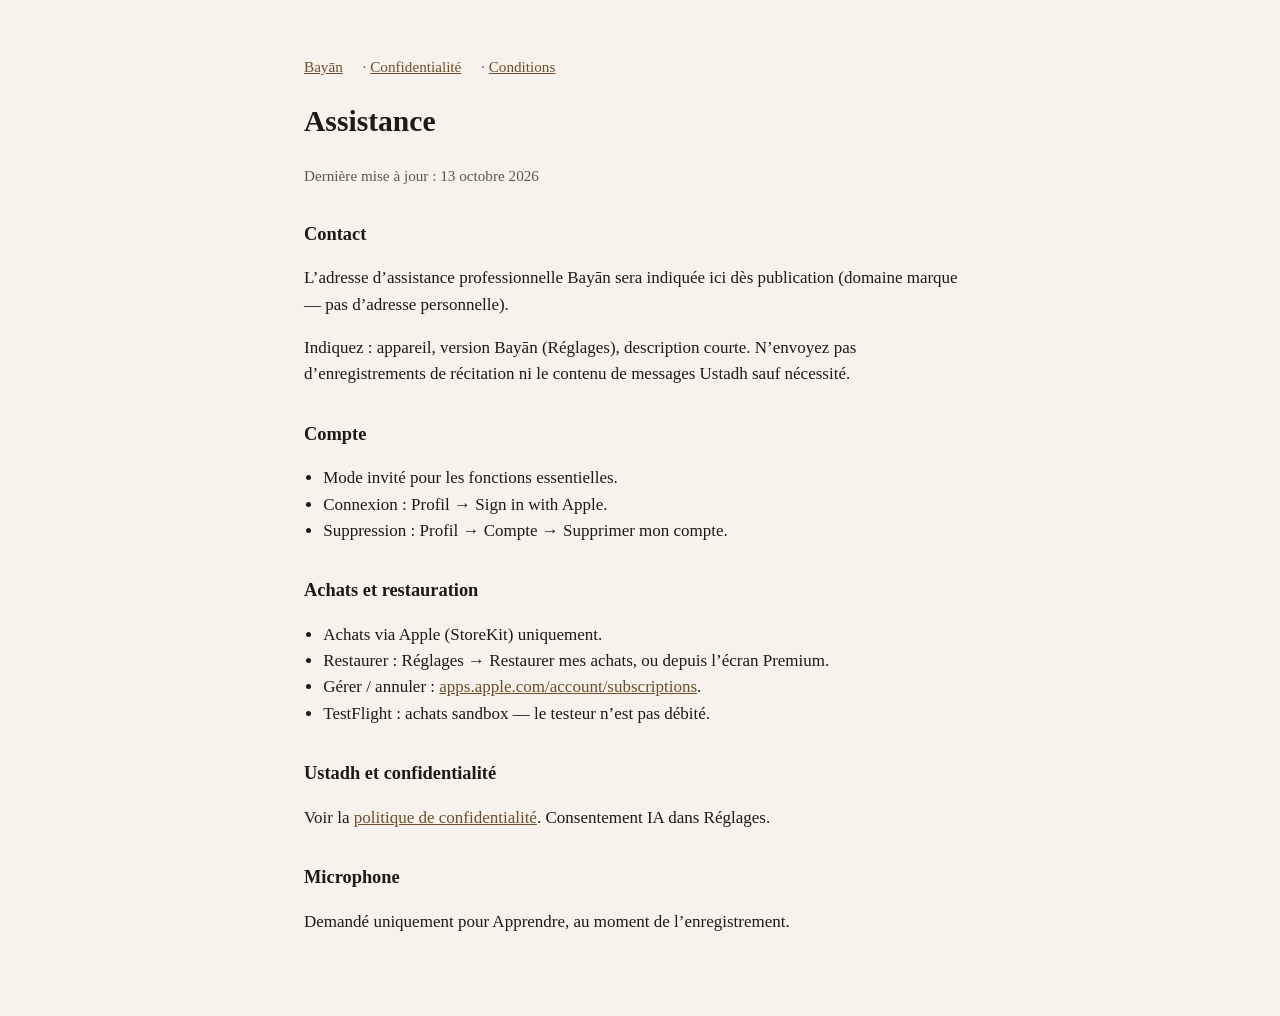
==== support/index.html @ ab00cad1 "Bayān legal site: privacy, support, terms" ====
<!DOCTYPE html>
<html lang="fr">
<head>
  <meta charset="utf-8" />
  <meta name="viewport" content="width=device-width, initial-scale=1" />
  <title>Bayān — Assistance</title>
  <style>
    :root { color-scheme: light; --ink:#1c1916; --muted:#5c564e; --bg:#f7f3ec; }
    body { margin:0; font:17px/1.55 Georgia, "Times New Roman", serif; color:var(--ink); background:var(--bg); }
    main { max-width:42rem; margin:0 auto; padding:2.5rem 1.25rem 4rem; }
    h1 { font-size:1.85rem; font-weight:600; }
    h2 { font-size:1.15rem; margin:2rem 0 .6rem; }
    .meta, .nav { color:var(--muted); font-size:.95rem; }
    .nav a { color:#6b4f2a; margin-right:1rem; }
    a { color:#6b4f2a; }
    ul { padding-left:1.2rem; }
  </style>
</head>
<body>
<main>
  <p class="nav"><a href="../">Bayān</a> · <a href="../privacy/">Confidentialité</a> · <a href="../terms/">Conditions</a></p>
  <h1>Assistance</h1>
  <p class="meta">Dernière mise à jour : 13 octobre 2026</p>

  <h2>Contact</h2>
  <p id="support-email">L’adresse d’assistance professionnelle Bayān sera indiquée ici dès publication (domaine marque — pas d’adresse personnelle).</p>
  <p>Indiquez : appareil, version Bayān (Réglages), description courte. N’envoyez pas d’enregistrements de récitation ni le contenu de messages Ustadh sauf nécessité.</p>

  <h2>Compte</h2>
  <ul>
    <li>Mode invité pour les fonctions essentielles.</li>
    <li>Connexion : Profil → Sign in with Apple.</li>
    <li>Suppression : Profil → Compte → Supprimer mon compte.</li>
  </ul>

  <h2>Achats et restauration</h2>
  <ul>
    <li>Achats via Apple (StoreKit) uniquement.</li>
    <li>Restaurer : Réglages → Restaurer mes achats, ou depuis l’écran Premium.</li>
    <li>Gérer / annuler : <a href="https://apps.apple.com/account/subscriptions">apps.apple.com/account/subscriptions</a>.</li>
    <li>TestFlight : achats sandbox — le testeur n’est pas débité.</li>
  </ul>

  <h2>Ustadh et confidentialité</h2>
  <p>Voir la <a href="../privacy/">politique de confidentialité</a>. Consentement IA dans Réglages.</p>

  <h2>Microphone</h2>
  <p>Demandé uniquement pour Apprendre, au moment de l’enregistrement.</p>
</main>
</body>
</html>
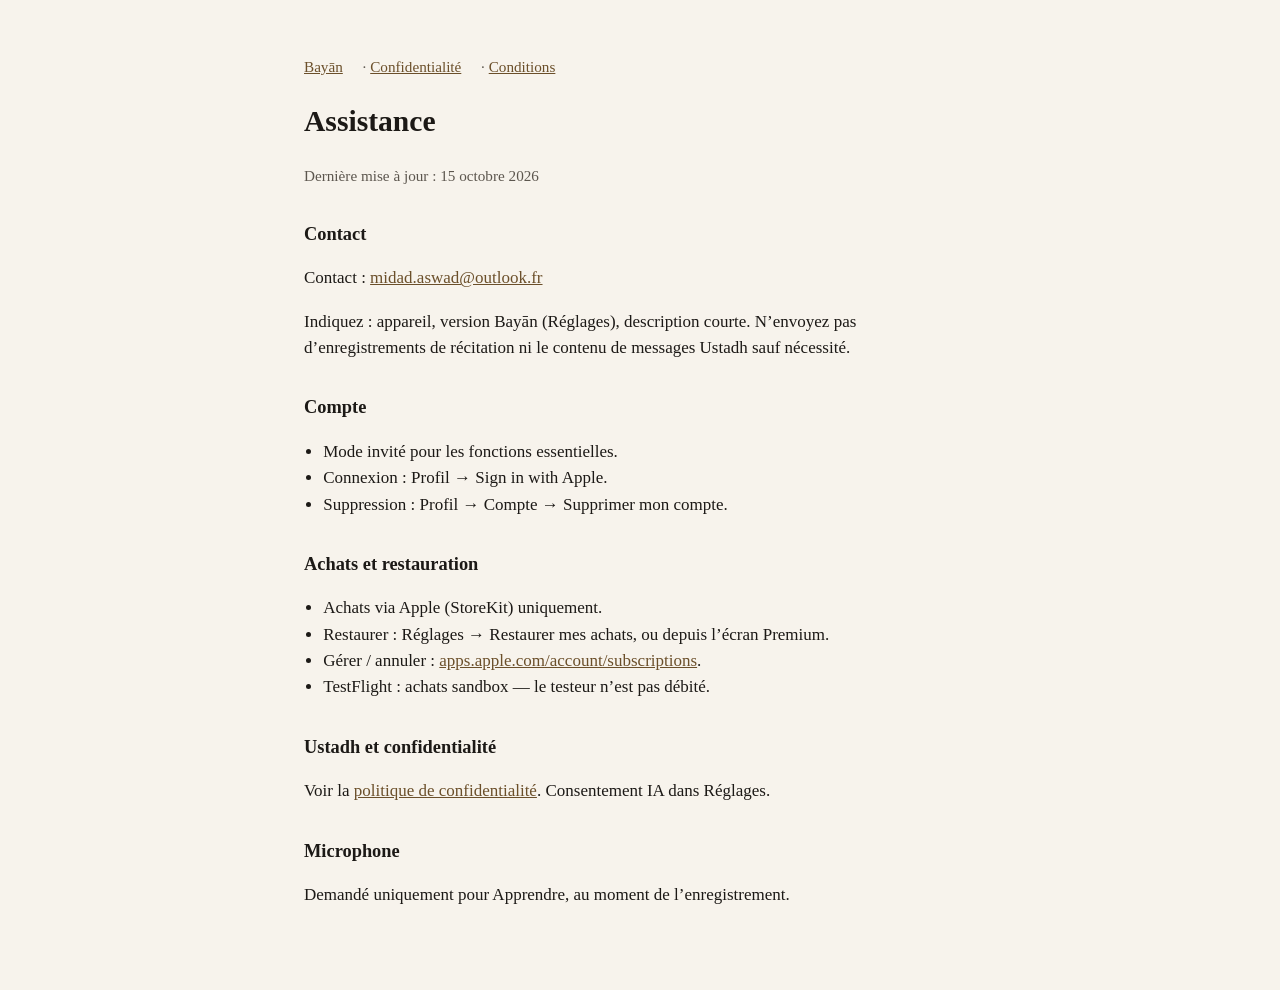
==== commit 712d8dfc: "Ajout email de contact" ====
--- a/support/index.html
+++ b/support/index.html
@@ -20,10 +20,10 @@
 <main>
   <p class="nav"><a href="../">Bayān</a> · <a href="../privacy/">Confidentialité</a> · <a href="../terms/">Conditions</a></p>
   <h1>Assistance</h1>
-  <p class="meta">Dernière mise à jour : 13 octobre 2026</p>
+  <p class="meta">Dernière mise à jour : 15 octobre 2026</p>
 
   <h2>Contact</h2>
-  <p id="support-email">L’adresse d’assistance professionnelle Bayān sera indiquée ici dès publication (domaine marque — pas d’adresse personnelle).</p>
+  <p id="support-email">Contact : <a href="mailto:midad.aswad@outlook.fr">midad.aswad@outlook.fr</a></p>
   <p>Indiquez : appareil, version Bayān (Réglages), description courte. N’envoyez pas d’enregistrements de récitation ni le contenu de messages Ustadh sauf nécessité.</p>
 
   <h2>Compte</h2>
